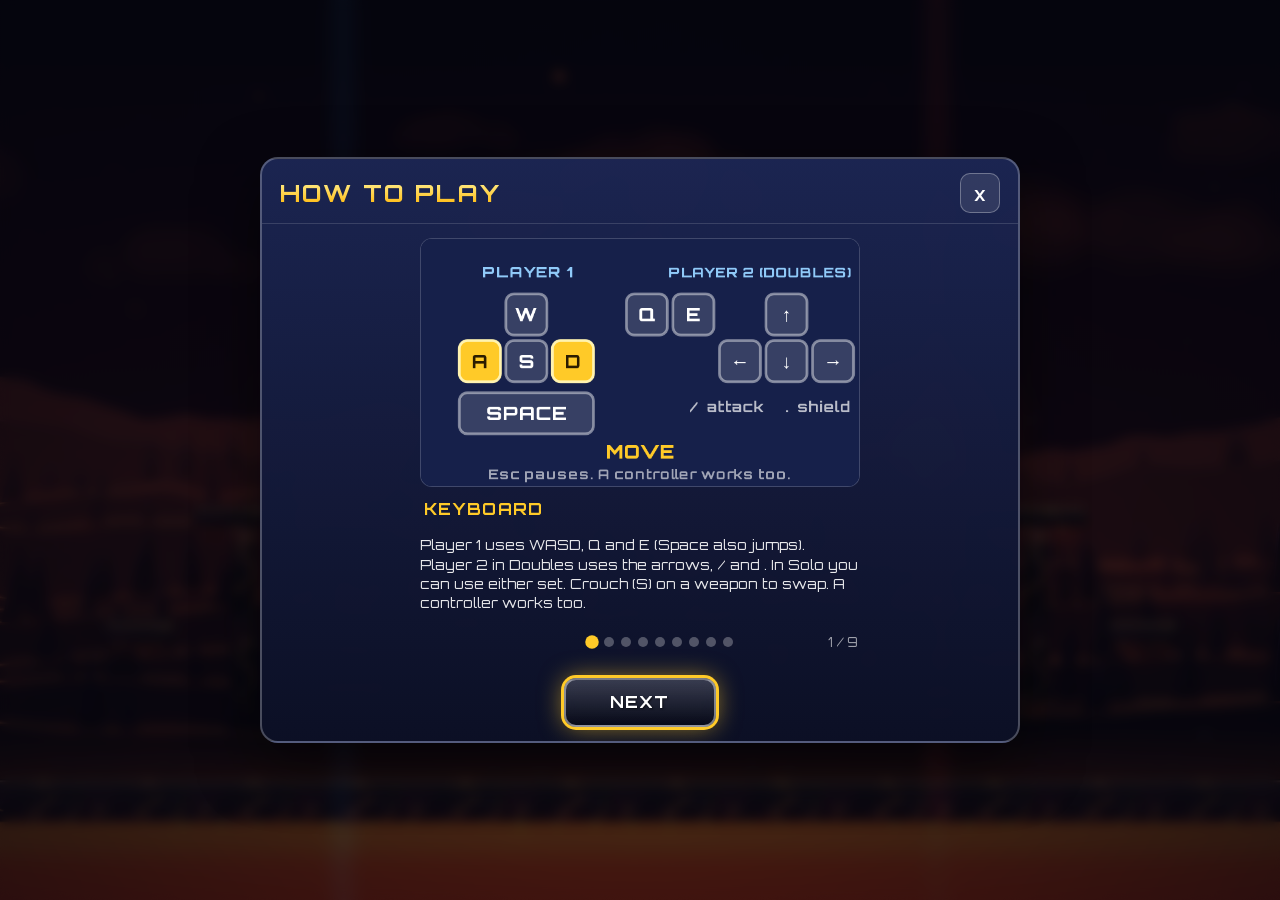
==== cover.html @ 0794aba8 "Sync index.html and add cover.html with the latest Stickman Arena build" ====
<!DOCTYPE html>
<html lang="en">
<head>
<!-- jqrg-tip-lines:inline -->
<script>window.__JqrgLoaderLines=["Cool fact: Tetris was invented in 1984 by Alexey Pajitnov.","Cool fact: The first computer mouse was carved out of a block of wood.","Cool fact: Mario was originally named Jumpman.","Cool fact: A real moth caused the first computer 'bug' back in 1947.","Cool fact: A Game Boy once survived a bombing and still booted up.","Cool fact: The very first website (info.cern.ch) is still online today.","Cool fact: Pac-Man's design was inspired by a pizza missing one slice.","Cool fact: The Konami Code is up, up, down, down, left, right, left, right, B, A.","Cool fact: A 'nibble' is half a byte. Yes, really.","Cool fact: 1024 bytes is technically a kibibyte.","Cool fact: HTTP 418 means 'I'm a teapot.' It's in the spec.","Cool fact: A jiffy is a real unit of time, about 1/100 of a second.","Cool fact: There's no place like 127.0.0.1.","Cool fact: The first Pong was a training exercise for an Atari new hire.","Cool fact: There are 10 kinds of people: those who read binary and those who don't.","Cool fact: Doom has been ported to a pregnancy test.","Cool fact: Minecraft's first version was hacked together in just six days.","Cool fact: The Sims series has sold over 200 million copies.","Cool fact: Wii Sports was once the best-selling video game on Earth.","Cool fact: PlayStation was almost just a Nintendo accessory.","Cool fact: A floppy disk holds about 1.4MB. A phone photo today is bigger.","Cool fact: ENIAC, an early computer, weighed about 27 tons.","Cool fact: Linux quietly runs most of the world's web servers.","Cool fact: The @ symbol predates email by hundreds of years.","Cool fact: The first emoji set was designed in Japan in 1999.","Cool fact: Hyperlinks were proposed all the way back in 1965.","Cool fact: Pixar started life as a hardware company.","Cool fact: The first banner ad ran in 1994 with a 44% click-through rate.","Cool fact: Wikipedia has more than 60 million articles across all languages.","Cool fact: The cursor blink rate is measured in 'Hz of patience.'","To understand recursion, you must first understand recursion.","There are two hard problems in CS: cache invalidation, naming, and off-by-one errors.","Have you tried turning it off and on again?","It works on my machine.","Coffee.exe has stopped working.","Real programmers count from 0.","Why do programmers prefer dark mode? Light attracts bugs.","!false — it's funny because it's true.","CSS: where !important is rarely important.","Tabs vs spaces: the eternal flame war.","There are 10 types of bugs: the ones you find and the ones you don't.","Programmers don't sleep, they recharge their RAM.","The best error message is the one that never shows up.","Reading other people's code is harder than writing your own.","The cloud is just someone else's computer.","60% of the game files were added using a chromebook.","Hang tight. The bytes are on their way.","Pixels are warming up.","Almost there. Almost.","Big adventures start with small loading bars.","The fun is just around the corner.","Buckle up. Here we go.","Bits are flying as fast as they can.","Caffeinating the servers.","Convincing the bytes to cooperate.","Dusting off the high score table.","Reticulating splines.","Polishing pixels.","Untangling cables.","Asking the cat to please move off the keyboard.","Negotiating with electrons.","Spinning up the fun-o-meter.","Convincing the loading bar to load faster.","Reminding the GPU it's loved.","Buffering... now with extra buffering.","The internet hamsters are stretching their legs.","Dispatching the loading goblins.","Baking fresh cookies.","Folding origami progress bars.","Asking the bytes to please hurry up.","Knitting a tiny sweater for the CPU.","Watering the server room plants.","Stretching the loading bar a little longer.","Playing rock paper scissors with the network.","Bribing the loading bar with snacks.","Sweet-talking the database.","Telling the modem some encouraging words.","The game is loading, but the fun has already started.","Don't blink. Or do — it's fine.","Welcome aboard. Snacks are at the back."];</script>
<!-- /jqrg-tip-lines:inline -->
<script src="/js/jqrg-loader.js?v=slope-20261101b"></script>


    <meta charset="UTF-8">
    <meta name="viewport" content="width=device-width, initial-scale=1.0, maximum-scale=1.0, user-scalable=no, viewport-fit=cover">
    <meta name="mobile-web-app-capable" content="yes">
    <meta name="apple-mobile-web-app-capable" content="yes">
    <meta name="theme-color" content="#0b1020">
    <title>Stickman Arena</title>
    <link rel="stylesheet" href="css/style.css">

<!-- JQRG_CLOUD_INJECT_BEGIN --><script src="/js/jqrg-cloud.js?v=75"></script><script src="/js/jqrg-auth-ui.js?v=80" defer></script><!-- JQRG_CLOUD_INJECT_END -->
<script src="/js/gg-detect.js"></script>
</head>
<body>
    <div id="game-container">
        <canvas id="gameCanvas"></canvas>
        
        <!-- UI Overlay -->
        <div id="ui-layer">
            <div id="main-menu">
                <h1 class="game-title">STICKMAN<br><span>ARENA</span></h1>
                <div class="menu-options">
                    <button id="btn-solo" class="menu-btn">PLAY SOLO<small>Free-for-all · 4 fighters</small></button>
                    <button id="btn-doubles" class="menu-btn">PLAY DOUBLES<small>Teams of two · 8 fighters</small></button>
                    <button id="btn-party" class="menu-btn">CONTROLLER PARTY<small>Keyboard or controllers · up to 10</small></button>
                    <button id="btn-howto" class="menu-btn menu-btn-alt">HOW TO PLAY<small>Rules, controls and tips</small></button>
                </div>
                <div class="settings">
                    <label>MATCH SKILL
                        <select id="bot-difficulty">
                            <option value="easy" selected>BEGINNING</option>
                            <option value="medium">INTERMEDIATE</option>
                            <option value="hard">ADVANCED</option>
                            <option value="nightmare">PROFESSIONAL</option>
                            <option value="hack">HACK</option>
                        </select>
                    </label>
                </div>
                <div class="credits">Tap anywhere to enable audio</div>
            </div>

            <div id="hud" style="display: none;">
                <div id="player-stats"></div>
                <div id="level-info" style="display: none;">Level: <span id="level-display">1</span></div>
                <div id="message-area"></div>
                <button id="btn-pause-mobile" style="display: none;">||</button>
            </div>

            <div id="pause-menu" style="display: none;">
                <h1 class="game-title">PAUSED</h1>
                <div class="menu-options">
                    <button id="btn-resume" class="menu-btn">CONTINUE</button>
                    <button id="btn-quit" class="menu-btn">LEAVE</button>
                </div>
            </div>

            <!-- How to play -->
            <div id="howto" style="display: none;" role="dialog" aria-modal="true" aria-labelledby="howto-title">
                <div class="howto-card">
                    <div class="howto-head">
                        <h2 id="howto-title">HOW TO PLAY</h2>
                        <button id="howto-close" class="howto-x" aria-label="Close">&times;</button>
                    </div>
                    <div class="howto-body" id="howto-body"></div>
                    <button id="howto-done" class="menu-btn howto-done">GOT IT</button>
                </div>
            </div>

            <!-- Shown on phones held upright while playing -->
            <div id="rotate-hint" style="display: none;"><div class="rotate-card"><div class="rotate-icon">&#x21BB;</div><b>Turn your phone sideways</b><span>The arena is wide. Tap to play anyway.</span></div></div>

            <!-- Touch buttons for the party lobby (no keyboard to join, add or leave with) -->
            <div id="lobby-touch" style="display: none;">
                <button id="lt-join" class="lt-btn">JOIN</button>
                <button id="lt-bot" class="lt-btn">+ FIGHTER</button>
                <button id="lt-start" class="lt-btn lt-go">START</button>
                <button id="lt-leave" class="lt-btn">LEAVE</button>
            </div>

            <!-- Mobile Controls -->
            <div id="mobile-controls" style="display: none;">
                <div id="touch-zone"></div>
                <div id="joystick-left" class="joystick-area">
                    <div class="joystick-knob"></div>
                </div>
                <div id="joystick-right" class="joystick-area">
                    <div class="joystick-knob"></div>
                </div>
                <div id="mobile-buttons">
                    <button id="btn-shield" class="action-btn">Shield</button>
                    <button id="btn-attack" class="action-btn">Attack</button>
                    <button id="btn-jump" class="action-btn">Jump</button>
                </div>
            </div>
        </div>
    </div>

    <script src="js/utils.js?v=63855544d60c"></script>
    <script src="js/graphics.js?v=5eba776dd627"></script>
    <script src="js/audio.js?v=008168f56405"></script>
    <script src="js/input.js?v=01a45fd5505a"></script>
    <script src="js/fx.js?v=4266b34224b2"></script>
    <script src="js/backdrop.js?v=aba56d2a84a5"></script>
    <script src="js/backdrop-scenery.js?v=f96faecfd3ad"></script>
    <script src="js/backdrop-variants.js?v=842cb85f3751"></script>
    <script src="js/backdrop-layers.js?v=6c940ccb04a6"></script>
    <script src="js/backdrop-themes.js?v=48b52eb5694b"></script>
    <script src="js/weapon-defs.js?v=93e9a4b02f5c"></script>
    <script src="js/weapon-defs-2.js?v=17de39fc6647"></script>
    <script src="js/weapon-art.js?v=69c8e1615abc"></script>
    <script src="js/projectile.js?v=44c7f075f482"></script>
    <script src="js/weapon.js?v=23fd9a23d6c4"></script>
    <script src="js/weapon-kit.js?v=38f22f33311d"></script>
    <script src="js/weapon-themes.js?v=1276feb56a71"></script>
    <script src="js/ragdoll.js?v=9042d76a85fc"></script>
    <script src="js/player.js?v=681d293ebbf1"></script>
    <script src="js/player-anim.js?v=dda65491d3c9"></script>
    <script src="js/player-draw.js?v=d92efc69eae7"></script>
    <script src="js/bot-sim.js?v=3b732dc20b53"></script>
    <script src="js/bot-nav.js?v=64eb6af59b51"></script>
    <script src="js/bot-mind.js?v=4d75a756ac85"></script>
    <script src="js/bot-reads.js?v=a1298afcb3e9"></script>
    <script src="js/bot-strategy.js?v=cee3a1904b7c"></script>
    <script src="js/bot-tactics.js?v=24857717bce1"></script>
    <script src="js/bot-plans.js?v=ecd72091c46b"></script>
    <script src="js/bot-motor.js?v=9df14529966e"></script>
    <script src="js/bot.js?v=5f755ad2c740"></script>
    <script src="js/level.js?v=7183fa2c93aa"></script>
    <script src="js/level-layouts.js?v=e40942b76ad7"></script>
    <script src="js/level-layouts-2.js?v=53603ec95563"></script>
    <script src="js/level-reach.js?v=dfc53d630a3b"></script>
    <script src="js/game.js?v=f2f1ae3a3003"></script>
    <script src="js/game-combat.js?v=9937260f9309"></script>
    <script src="js/death-fx.js?v=06e2dfa40ea1"></script>
    <script src="js/game-status.js?v=55b070aa5164"></script>
    <script src="js/level-materials.js?v=72dc278f0dc6"></script>
    <script src="js/death-anim.js?v=a7a6d1c01c43"></script>
    <script src="js/death-anim-2.js?v=0a795f9f5c93"></script>
    <script src="js/void.js?v=337d23f44564"></script>
    <script src="js/fighter-anim.js?v=7847b0e40268"></script>
    <script src="js/fighter-art.js?v=2d62614fa5c9"></script>
    <script src="js/angel-blast.js?v=c1938316500a"></script>
    <script src="js/game-render.js?v=5cfeb1cd52bf"></script>
    <script src="js/postfx.js?v=574a91d136ef"></script>
    <script src="js/ui-anim.js?v=a9b505506937"></script>
    <script src="js/howto-visual.js?v=ac399f341227"></script>
    <script src="js/mobile-ui.js?v=725aede89b0f"></script>
<script>
// Cover mode: two PROFESSIONAL bots fight, no menus, no health bars.
// Space pauses the frame (for screenshots); Space again resumes.
window.addEventListener('load', () => setTimeout(() => {
    const g = window.game;
    if (!g) return;
    ['main-menu', 'hud', 'pause-menu', 'mobile-controls', 'btn-pause-mobile'].forEach(id => {
        const el = document.getElementById(id); if (el) el.style.display = 'none';
    });
    document.querySelectorAll('.credits').forEach(el => el.style.display = 'none');
    // Health bars off: the overhead bar is the only per-fighter HUD drawn in the world
    Player.prototype.drawOverhead = function () {};
    AudioSys.muteSfx = true;
    g.demo = true;
    g.state = 'MENU';
    g.countdownEnd = 0;
    const red = new Bot(0, 100, 100, 'nightmare', 0), blue = new Bot(1, 300, 100, 'nightmare', 1);
    red.color = red.originalColor = '#e53935';    // one red
    blue.color = blue.originalColor = '#1e88e5';  // one blue
    g.players = [red, blue];
    g.kingId = null;
    g.levelNum = 1 + Math.floor(Math.random() * 4);
    g.startLevel();
    // Pause: the world stops advancing while the last frame stays on screen
    let paused = false;
    const tick = g.tick.bind(g);
    g.tick = (n) => { if (paused) { g.lastTick = performance.now(); return; } tick(n); };
    window.addEventListener('keydown', (e) => {
        if (e.code !== 'Space') return;
        e.preventDefault();
        if (!e.repeat) paused = !paused;
    });
}, 60));
</script>
</body>
</html>
---- css/style.css ----
@font-face { font-family: 'Orbitron'; font-style: normal; font-weight: 400 900; font-display: swap; src: url('fonts/orbitron.woff2') format('woff2'); }
* {
    margin: 0;
    padding: 0;
    box-sizing: border-box;
    user-select: none;
    -webkit-user-select: none;
    -webkit-tap-highlight-color: transparent;
}

body {
    overflow: hidden;
    background-color: #0b1020;
    font-family: 'Orbitron', sans-serif;
    color: white;
}

#game-container {
    position: relative;
    width: 100vw;
    height: 100vh;
    background: linear-gradient(to bottom, #203a43, #2c5364); /* Default bg */
}

canvas {
    display: block;
    width: 100%;
    height: 100%;
}

#ui-layer {
    position: absolute;
    top: 0;
    left: 0;
    width: 100%;
    height: 100%;
    pointer-events: none;
}

#ui-layer > * {
    pointer-events: auto;
}

/* ---------- Main menu ---------- */
#main-menu {
    position: absolute;
    top: 0;
    left: 0;
    width: 100%;
    height: 100%;
    /* Translucent so the live bot-vs-bot demo fight shows behind the menu */
    background:
        radial-gradient(circle at 30% 20%, rgba(255, 235, 59, 0.14), transparent 45%),
        radial-gradient(ellipse at center, rgba(6, 10, 30, 0.35) 0%, rgba(6, 10, 30, 0.72) 70%),
        linear-gradient(160deg, rgba(26, 35, 126, 0.55) 0%, rgba(21, 101, 192, 0.35) 70%, rgba(2, 119, 189, 0.45) 100%);
    background-size: 100% 100%, 100% 100%, 200% 200%;
    animation: menuSheen 14s ease-in-out infinite;
    display: flex;
    flex-direction: column;
    justify-content: center;
    align-items: center;
    gap: 2rem;
    z-index: 100;
}

@keyframes menuSheen {
    0%, 100% { background-position: 0 0, 0 0, 0% 50%; }
    50% { background-position: 0 0, 0 0, 100% 50%; }
}

.game-title {
    font-size: 5rem;
    line-height: 0.9;
    text-align: center;
    text-transform: uppercase;
    font-style: italic;
    transform: skew(-10deg);
    filter: drop-shadow(0 6px 0 rgba(0, 0, 0, 0.25)) drop-shadow(0 0 22px rgba(255, 235, 59, 0.25));
    background: linear-gradient(to bottom, #ffffff, #cfd8dc);
    -webkit-background-clip: text;
    background-clip: text;
    -webkit-text-fill-color: transparent;
    margin-bottom: 2rem;
    animation: pulse 2.4s ease-in-out infinite;
}

.game-title span {
    font-size: 7rem;
    background: linear-gradient(to bottom, #fff59d, #ffb300 60%, #ef6c00);
    -webkit-background-clip: text;
    background-clip: text;
    -webkit-text-fill-color: transparent;
}

@keyframes pulse {
    0% { transform: skew(-10deg) scale(1); }
    50% { transform: skew(-10deg) scale(1.04); }
    100% { transform: skew(-10deg) scale(1); }
}

.menu-options {
    display: flex;
    flex-direction: column;
    align-items: center;
    gap: 14px;
}

.menu-btn {
    width: 300px;
    padding: 18px 20px;
    font-size: 1.35rem;
    font-weight: 700;
    letter-spacing: 0.06em;
    background: linear-gradient(180deg, rgba(255, 255, 255, 0.18), rgba(0, 0, 0, 0.35));
    border: 2px solid rgba(255, 255, 255, 0.45);
    border-radius: 12px;
    backdrop-filter: blur(6px);
    color: #fff;
    text-shadow: 1px 1px 2px rgba(0, 0, 0, 0.6);
    box-shadow: 0 8px 22px rgba(0, 0, 0, 0.35), inset 0 1px 0 rgba(255, 255, 255, 0.25);
    cursor: pointer;
    transition: transform 0.2s ease, background 0.25s ease, color 0.25s ease, box-shadow 0.25s ease;
    position: relative;
    overflow: hidden;
}

/* Light sweep across the button on hover */
.menu-btn small {
    display: block;
    margin-top: 4px;
    font-size: 0.68rem;
    font-weight: 600;
    letter-spacing: 0.1em;
    text-transform: uppercase;
    opacity: 0.75;
}

/* Difficulty colours match the bots' body colours */
#bot-difficulty option[value="easy"] { color: #81c784; }
#bot-difficulty option[value="medium"] { color: #ffb74d; }
#bot-difficulty option[value="hard"] { color: #ef5350; }
#bot-difficulty option[value="nightmare"] { color: #ce93d8; }

.menu-btn::after {
    content: '';
    position: absolute;
    top: 0;
    left: -75%;
    width: 50%;
    height: 100%;
    background: linear-gradient(105deg, transparent, rgba(255, 255, 255, 0.45), transparent);
    transform: skewX(-20deg);
    pointer-events: none;
}

.menu-btn:hover {
    background: linear-gradient(180deg, #fff59d, #ffca28);
    color: #1a1a1a;
    text-shadow: none;
    transform: translateX(10px) scale(1.02);
    box-shadow: 0 12px 28px rgba(0, 0, 0, 0.35), 0 0 22px rgba(255, 235, 59, 0.55);
}

.menu-btn:hover::after {
    animation: btnSheen 0.9s ease forwards;
}

.menu-btn:active {
    transform: translateX(10px) scale(0.98);
}

@keyframes btnSheen {
    to { left: 130%; }
}

.settings {
    margin-top: 1rem;
    font-size: 1.1rem;
    background: rgba(0, 0, 0, 0.3);
    padding: 10px 20px;
    border-radius: 50px;
    border: 1px solid rgba(255, 255, 255, 0.15);
}

.credits {
    position: absolute;
    bottom: 20px;
    font-size: 0.85rem;
    letter-spacing: 0.04em;
    opacity: 0.7;
    animation: blink 2s infinite;
}

@keyframes blink {
    0%, 100% { opacity: 0.4; }
    50% { opacity: 1; }
}

select {
    padding: 5px 12px;
    border-radius: 8px;
    border: 1px solid rgba(255, 255, 255, 0.25);
    background: rgba(255, 255, 255, 0.15);
    color: #ffeb3b;
    font-family: inherit;
    font-weight: bold;
    font-size: 1.1rem;
    cursor: pointer;
    outline: none;
}

select option {
    background: #1a237e;
    color: #fff;
}

/* ---------- HUD ---------- */
#hud {
    position: absolute;
    top: 20px;
    left: 20px;
    right: 20px;
    display: flex;
    justify-content: space-between;
    align-items: flex-start;
    pointer-events: none;
    font-size: 1.2rem;
    font-weight: bold;
    text-shadow: 1px 1px 2px black;
}

#message-area {
    position: absolute;
    left: 50%;
    top: 122px;
    transform: translateX(-50%);
    white-space: nowrap;
    margin-top: 6px;
    padding: 8px 18px;
    border-radius: 999px;
    background: rgba(0, 0, 0, 0.45);
    border: 1px solid rgba(255, 255, 255, 0.12);
    transition: opacity 0.4s ease;
    font-size: 1.1rem;
    letter-spacing: 0.03em;
}

#btn-pause-mobile {
    pointer-events: auto;
    background: rgba(255, 255, 255, 0.2);
    border: 2px solid rgba(255, 255, 255, 0.8);
    color: white;
    width: 44px;
    height: 44px;
    border-radius: 12px;
    font-weight: bold;
    display: flex;
    align-items: center;
    justify-content: center;
    padding: 0;
    backdrop-filter: blur(4px);
}

/* ---------- Pause ---------- */
#pause-menu {
    position: absolute;
    top: 0;
    left: 0;
    width: 100%;
    height: 100%;
    background: radial-gradient(circle at center, rgba(32, 58, 67, 0.82), rgba(5, 8, 18, 0.92));
    backdrop-filter: blur(10px);
    display: flex;
    flex-direction: column;
    justify-content: center;
    align-items: center;
    gap: 2rem;
    z-index: 2000;
}

#pause-menu h1 {
    margin-bottom: 2rem;
}

/* ---------- Mobile controls ---------- */
#mobile-controls {
    position: absolute;
    bottom: 0;
    left: 0;
    width: 100%;
    height: 100%;
    pointer-events: none;
    display: none; /* Hidden by default */
}

.joystick-area {
    position: absolute;
    width: 130px;
    height: 130px;
    background: radial-gradient(circle, rgba(255, 255, 255, 0.14), rgba(255, 255, 255, 0.04));
    border: 2px solid rgba(255, 255, 255, 0.28);
    border-radius: 50%;
    box-shadow: inset 0 0 18px rgba(255, 255, 255, 0.08), 0 6px 18px rgba(0, 0, 0, 0.25);
    pointer-events: auto;
    touch-action: none;
    backdrop-filter: blur(2px);
}

#joystick-left {
    bottom: 40px;
    left: 40px;
}

#joystick-right {
    bottom: 40px;
    right: 40px;
    display: none; /* Hide right joystick for now if we use buttons for actions, or use it for aim */
}

.joystick-knob {
    position: absolute;
    top: 50%;
    left: 50%;
    width: 52px;
    height: 52px;
    background: radial-gradient(circle at 35% 30%, #ffffff, #cfd8dc 70%);
    border-radius: 50%;
    transform: translate(-50%, -50%);
    box-shadow: 0 3px 8px rgba(0, 0, 0, 0.35);
}

#mobile-buttons {
    position: absolute;
    bottom: 40px;
    right: 40px;
    display: grid;
    grid-template-columns: 1fr 1fr;
    gap: 15px;
    pointer-events: auto;
}

.action-btn {
    width: 74px;
    height: 74px;
    border-radius: 50%;
    font-size: 0.95rem;
    font-weight: bold;
    background: rgba(255, 255, 255, 0.2);
    border: 2px solid rgba(255, 255, 255, 0.45);
    backdrop-filter: blur(2px);
    color: white;
    display: flex;
    align-items: center;
    justify-content: center;
    box-shadow: 0 4px 12px rgba(0, 0, 0, 0.3), inset 0 1px 0 rgba(255, 255, 255, 0.3);
    transition: transform 0.12s ease, background 0.12s ease;
}

.action-btn:active {
    background: rgba(255, 255, 255, 0.4);
    transform: scale(0.95);
}

#btn-jump { grid-column: 1; grid-row: 2; background: rgba(76, 175, 80, 0.6); }
#btn-attack { grid-column: 2; grid-row: 1; background: rgba(244, 67, 54, 0.6); }
#btn-shield { grid-column: 1; grid-row: 1; background: rgba(33, 150, 243, 0.6); }

/* Small screens: keep menu and HUD readable */
@media (max-width: 600px) {
    .game-title { font-size: 3.2rem; }
    .game-title span { font-size: 4.4rem; }
    .menu-btn { width: 240px; font-size: 1.1rem; padding: 14px; }
    #hud { font-size: 1rem; }
}

/* ---------- Party lobby on touch screens ---------- */
#lobby-touch {
    position: absolute;
    left: 0; right: 0;
    bottom: max(8px, env(safe-area-inset-bottom));
    display: none;
    justify-content: center;
    gap: 10px;
    z-index: 30;
    pointer-events: none;
}
.lt-btn {
    pointer-events: auto;
    min-width: 88px;
    height: 44px;
    padding: 0 16px;
    font-size: 0.95rem;
    font-weight: 800;
    letter-spacing: 0.06em;
    color: #fff;
    background: rgba(255, 255, 255, 0.16);
    border: 2px solid rgba(255, 255, 255, 0.6);
    border-radius: 12px;
    backdrop-filter: blur(4px);
    touch-action: manipulation;
}
.lt-btn.lt-go { background: linear-gradient(180deg, #ffca28, #ff8f00); color: #1a1300; border-color: #ffe082; }
.lt-btn:active { transform: scale(0.94); }

/* ---------- UI animation pass ---------- */
/* Menu entrance: title drops in, buttons slide in one after another, settings fade up */
#main-menu .game-title { animation: titleDrop 0.9s cubic-bezier(.2,1.4,.4,1) both, pulse 2.4s ease-in-out 0.9s infinite; }
#main-menu .menu-btn { animation: btnIn 0.6s cubic-bezier(.2,1.2,.4,1) backwards, btnBreath 3.2s ease-in-out infinite; }
#main-menu .menu-btn:nth-child(1) { animation-delay: 0.25s, 1s; }
#main-menu .menu-btn:nth-child(2) { animation-delay: 0.35s, 1.4s; }
#main-menu .menu-btn:nth-child(3) { animation-delay: 0.45s, 1.8s; }
#main-menu .settings { animation: fadeUp 0.7s ease 0.6s backwards; }
#main-menu .credits { animation: fadeUp 0.7s ease 0.8s backwards, blinkSoft 2.8s ease-in-out 1.5s infinite; }
@keyframes titleDrop { from { opacity: 0; transform: skew(-10deg) translateY(-80px) scale(1.3); filter: blur(8px); } to { opacity: 1; transform: skew(-10deg) translateY(0) scale(1); } }
@keyframes btnIn { from { opacity: 0; transform: translateX(-60px) scale(0.9); } to { opacity: 1; transform: none; } }
@keyframes btnBreath { 0%, 100% { box-shadow: 0 8px 22px rgba(0,0,0,0.35), inset 0 1px 0 rgba(255,255,255,0.25), 0 0 0 rgba(255,235,59,0); } 50% { box-shadow: 0 8px 22px rgba(0,0,0,0.35), inset 0 1px 0 rgba(255,255,255,0.25), 0 0 16px rgba(255,235,59,0.22); } }
@keyframes fadeUp { from { opacity: 0; transform: translateY(18px); } to { opacity: 1; transform: none; } }
@keyframes blinkSoft { 0%, 100% { opacity: 0.55; } 50% { opacity: 1; } }
/* the big word shimmers: a highlight runs through the gradient */
.game-title span { background-size: 100% 220%; animation: titleShimmer 3.6s ease-in-out infinite; }
@keyframes titleShimmer { 0%, 100% { background-position: 0 0; } 50% { background-position: 0 100%; } }
/* drifting embers of light behind the menu */
#main-menu::before, #main-menu::after { content: ''; position: absolute; inset: 0; pointer-events: none; z-index: -1;
    background-image: radial-gradient(2px 2px at 10% 80%, rgba(255,235,150,0.9), transparent), radial-gradient(1.5px 1.5px at 30% 90%, rgba(255,255,255,0.8), transparent), radial-gradient(2px 2px at 55% 85%, rgba(255,200,120,0.8), transparent), radial-gradient(1.5px 1.5px at 75% 95%, rgba(255,255,255,0.7), transparent), radial-gradient(2.5px 2.5px at 90% 82%, rgba(255,235,150,0.8), transparent);
    animation: emberRise 9s linear infinite; }
#main-menu::after { animation-duration: 13s; animation-delay: -6s; transform: scaleX(-1); }
@keyframes emberRise { from { transform: translateY(0); opacity: 0; } 10% { opacity: 1; } to { transform: translateY(-90vh); opacity: 0; } }
/* buttons: focus ring and a ripple-like press */
.menu-btn:focus-visible { outline: none; box-shadow: 0 0 0 3px #ffca28, 0 0 24px rgba(255,202,40,0.6); }
.menu-btn:active::before { content: ''; position: absolute; left: 50%; top: 50%; width: 10px; height: 10px; border-radius: 50%; background: rgba(255,255,255,0.6); transform: translate(-50%,-50%); animation: ripple 0.5s ease-out forwards; pointer-events: none; }
@keyframes ripple { to { width: 420px; height: 420px; opacity: 0; } }
select:focus { box-shadow: 0 0 0 2px #ffca28, 0 0 18px rgba(255,202,40,0.45); transition: box-shadow 0.2s; }
/* pause: zoom and fade in, buttons pop in */
#pause-menu { animation: pauseIn 0.28s ease-out both; }
#pause-menu .menu-btn { animation: btnIn 0.45s cubic-bezier(.2,1.2,.4,1) backwards; }
#pause-menu .menu-btn:nth-child(2) { animation-delay: 0.08s; }
@keyframes pauseIn { from { opacity: 0; backdrop-filter: blur(0); transform: scale(1.06); } to { opacity: 1; transform: none; } }
/* in-game messages pop */
#message-area { transition: opacity 0.3s ease, transform 0.3s cubic-bezier(.2,1.6,.4,1); }
#btn-pause-mobile { transition: transform 0.2s ease; }
#btn-pause-mobile:active { transform: scale(0.88) rotate(-8deg); }
.action-btn { transition: transform 0.12s ease, box-shadow 0.2s ease; }
.action-btn:active { box-shadow: 0 0 0 6px rgba(255,255,255,0.25), 0 0 24px rgba(255,255,255,0.4); }
.lt-btn { transition: transform 0.15s ease, box-shadow 0.2s ease; }
.lt-btn:hover { transform: translateY(-3px); box-shadow: 0 8px 18px rgba(0,0,0,0.4); }
#lobby-touch .lt-btn { animation: fadeUp 0.5s ease backwards; }
@media (prefers-reduced-motion: reduce) { #main-menu *, #main-menu::before, #main-menu::after, #pause-menu, #pause-menu * { animation: none !important; } }

/* ================= Mobile and responsive pass ================= */
:root { --vh: 1vh; --safe-t: env(safe-area-inset-top, 0px); --safe-b: env(safe-area-inset-bottom, 0px); --safe-l: env(safe-area-inset-left, 0px); --safe-r: env(safe-area-inset-right, 0px); }
html, body { height: 100%; overscroll-behavior: none; touch-action: none; }
#game-container { height: calc(var(--vh) * 100); }
@supports (height: 100dvh) { #game-container { height: 100dvh; } }
.menu-btn-alt { background: linear-gradient(180deg, rgba(255,255,255,0.1), rgba(0,0,0,0.3)); border-color: rgba(255,255,255,0.3); }

/* ---- main menu: scrolls and compacts instead of overflowing ---- */
#main-menu { overflow-y: auto; justify-content: safe center; padding: calc(var(--safe-t) + 12px) calc(var(--safe-r) + 12px) calc(var(--safe-b) + 12px) calc(var(--safe-l) + 12px); }
.menu-btn { max-width: 86vw; touch-action: manipulation; }
@media (max-height: 760px) { #main-menu { gap: 1rem; } .game-title { font-size: 3.6rem; margin-bottom: 0.6rem; } .game-title span { font-size: 5rem; } .menu-options { gap: 10px; } .menu-btn { padding: 13px 18px; } .settings { margin-top: 0.4rem; } }
@media (max-height: 560px) {
    #main-menu { gap: 0.4rem; }
    .game-title { font-size: 2.2rem; margin-bottom: 0.1rem; } .game-title span { font-size: 3rem; }
    .menu-options { display: grid; grid-template-columns: 1fr 1fr; gap: 8px; }
    .menu-btn { width: min(260px, 40vw); padding: 9px 12px; font-size: 1rem; } .menu-btn small { font-size: 0.58rem; margin-top: 2px; }
    .settings { padding: 5px 14px; font-size: 0.9rem; margin-top: 0.2rem; } select { font-size: 0.95rem; padding: 3px 8px; }
    .credits { display: none; }
}
@media (max-width: 420px) { .game-title { font-size: 2.8rem; } .game-title span { font-size: 4rem; } .menu-btn { width: 78vw; } }

/* ---- touch devices: bigger targets, no hover motion ---- */
.is-touch .menu-btn { min-height: 52px; }
.is-touch .menu-btn:hover { transform: none; }
.is-touch select { min-height: 40px; font-size: 1.05rem; }
.is-desktop #mobile-controls, .is-desktop #lobby-touch, .is-desktop #btn-pause-mobile { display: none !important; }

/* ---- on-screen controls: floating stick + three round buttons, sized from the screen ---- */
#mobile-controls { --u: clamp(54px, min(15vmin, 96px), 96px); height: calc(var(--vh) * 100); bottom: 0; touch-action: none; }
@supports (height: 100dvh) { #mobile-controls { height: 100dvh; } }
#touch-zone { position: absolute; left: 0; top: 0; width: 52%; height: 100%; pointer-events: auto; touch-action: none; }
.joystick-area { width: calc(var(--u) * 1.7); height: calc(var(--u) * 1.7); pointer-events: none; transition: opacity 0.2s ease, transform 0.15s ease; opacity: 0.55; }
.joystick-area.held { opacity: 1; transition: none; }
#joystick-left { left: calc(var(--safe-l) + 28px); bottom: calc(var(--safe-b) + 28px); }
.joystick-knob { width: calc(var(--u) * 0.7); height: calc(var(--u) * 0.7); }
#mobile-buttons { right: calc(var(--safe-r) + 24px); bottom: calc(var(--safe-b) + 24px); display: grid; grid-template-columns: repeat(2, var(--u)); grid-template-rows: repeat(2, var(--u)); gap: calc(var(--u) * 0.16); touch-action: none; }
.action-btn { width: var(--u); height: var(--u); font-size: clamp(0.7rem, calc(var(--u) * 0.2), 1rem); touch-action: none; padding: 0; opacity: 0.85; }
#btn-jump { grid-column: 1 / span 2; grid-row: 2; width: 100%; border-radius: 999px; background: rgba(76, 175, 80, 0.6); }
#btn-attack { grid-column: 2; grid-row: 1; background: rgba(244, 67, 54, 0.62); }
#btn-shield { grid-column: 1; grid-row: 1; background: rgba(33, 150, 243, 0.62); }
#btn-pause-mobile { width: 46px; height: 46px; margin-top: var(--safe-t); margin-right: var(--safe-r); }
#hud { top: calc(var(--safe-t) + 10px); left: calc(var(--safe-l) + 12px); right: calc(var(--safe-r) + 12px); }
@media (max-height: 480px) { #mobile-controls { --u: clamp(48px, 17vmin, 78px); } #joystick-left { bottom: calc(var(--safe-b) + 12px); left: calc(var(--safe-l) + 16px); } #mobile-buttons { bottom: calc(var(--safe-b) + 12px); right: calc(var(--safe-r) + 14px); } }
#lobby-touch { bottom: max(10px, var(--safe-b)); flex-wrap: wrap; padding: 0 8px; }
.lt-btn { min-height: 48px; }

/* ---- pause menu fits short screens ---- */
#pause-menu { overflow-y: auto; padding: calc(var(--safe-t) + 10px) 10px calc(var(--safe-b) + 10px); }
@media (max-height: 520px) { #pause-menu { gap: 0.6rem; } #pause-menu h1 { margin-bottom: 0.2rem; font-size: 2.6rem; } }

/* ---- rotate hint ---- */
#rotate-hint { position: absolute; inset: 0; align-items: center; justify-content: center; background: rgba(5, 8, 18, 0.72); backdrop-filter: blur(4px); z-index: 3000; }
.rotate-card { display: flex; flex-direction: column; align-items: center; gap: 8px; text-align: center; padding: 26px 30px; border-radius: 18px; background: rgba(20, 28, 60, 0.92); border: 2px solid rgba(255, 255, 255, 0.35); max-width: 80vw; }
.rotate-card b { font-size: 1.25rem; } .rotate-card span { font-size: 0.9rem; opacity: 0.75; }
.rotate-icon { font-size: 3rem; line-height: 1; animation: rotateTilt 1.8s ease-in-out infinite; }
@keyframes rotateTilt { 0%, 100% { transform: rotate(0); } 50% { transform: rotate(90deg); } }

/* ---- how to play ---- */
#howto { position: absolute; inset: 0; align-items: center; justify-content: center; padding: calc(var(--safe-t) + 12px) calc(var(--safe-r) + 12px) calc(var(--safe-b) + 12px) calc(var(--safe-l) + 12px); background: rgba(4, 6, 16, 0.72); backdrop-filter: blur(6px); z-index: 2500; }
#howto.opening { animation: pauseIn 0.22s ease-out both; }
#howto.closing { animation: howtoOut 0.18s ease-in both; }
@keyframes howtoOut { to { opacity: 0; transform: scale(0.97); } }
.howto-card { width: min(760px, 100%); max-height: 100%; display: flex; flex-direction: column; border-radius: 18px; background: linear-gradient(180deg, rgba(28, 38, 84, 0.96), rgba(12, 16, 38, 0.97)); border: 2px solid rgba(255, 255, 255, 0.25); box-shadow: 0 20px 60px rgba(0, 0, 0, 0.55); overflow: hidden; }
.howto-head { display: flex; align-items: center; justify-content: space-between; padding: 14px 18px 10px; border-bottom: 1px solid rgba(255, 255, 255, 0.14); }
.howto-head h2 { font-size: 1.5rem; letter-spacing: 0.1em; background: linear-gradient(#fff59d, #ffb300); -webkit-background-clip: text; background-clip: text; -webkit-text-fill-color: transparent; }
.howto-x { width: 40px; height: 40px; border-radius: 10px; border: 1px solid rgba(255, 255, 255, 0.3); background: rgba(255, 255, 255, 0.1); color: #fff; font-size: 1.6rem; line-height: 1; cursor: pointer; touch-action: manipulation; }
.howto-body { flex: 1 1 auto; min-height: 0; overflow-y: auto; overscroll-behavior: contain; touch-action: pan-y; -webkit-overflow-scrolling: touch; padding: 6px 20px 8px; font-size: 0.98rem; line-height: 1.5; user-select: text; -webkit-user-select: text; }
.howto-body section { margin: 14px 0; }
.howto-body h3 { font-size: 1.02rem; letter-spacing: 0.08em; text-transform: uppercase; color: #ffca28; margin-bottom: 4px; }
.howto-body h4 { font-size: 0.9rem; color: #90caf9; margin-bottom: 4px; }
.howto-body p { margin: 4px 0; color: rgba(255, 255, 255, 0.9); }
.howto-body ul { padding-left: 1.2rem; } .howto-body li { margin: 4px 0; color: rgba(255, 255, 255, 0.9); }
.howto-body b { color: #fff; }
.howto-body kbd { display: inline-block; min-width: 1.7em; padding: 1px 7px; margin: 0 1px; border-radius: 6px; border: 1px solid rgba(255, 255, 255, 0.45); border-bottom-width: 3px; background: rgba(255, 255, 255, 0.12); font: 700 0.85em 'Orbitron', sans-serif; text-align: center; }
.howto-body .keys { display: grid; grid-template-columns: 1fr 1fr; gap: 14px; }
.howto-done { flex: 0 0 auto; width: auto; min-height: 46px; margin: 10px 18px 14px; align-self: center; padding: 12px 44px; font-size: 1.05rem; line-height: 1.2; display: flex; align-items: center; justify-content: center; }
@media (max-width: 560px) { .howto-body .keys { grid-template-columns: 1fr; } .howto-body { font-size: 0.92rem; padding: 4px 14px; } .howto-head h2 { font-size: 1.2rem; } }
@media (max-height: 480px) { .howto-head { padding: 8px 14px 6px; } .howto-done { margin: 6px 14px 8px; padding: 8px 30px; min-height: 38px; } }

/* How to Play: live illustrated cards */
.ht-grid { display: grid; grid-template-columns: repeat(2, 1fr); gap: 14px; margin: 12px 0 6px; }
.ht-card { border-radius: 14px; overflow: hidden; background: rgba(255, 255, 255, 0.06); border: 1px solid rgba(255, 255, 255, 0.16); display: flex; flex-direction: column; animation: htIn 0.4s ease-out both; }
.ht-card:nth-child(2n) { animation-delay: 0.05s; } .ht-card:nth-child(3n) { animation-delay: 0.1s; }
@keyframes htIn { from { opacity: 0; transform: translateY(8px); } }
.ht-cv { display: block; width: 100%; aspect-ratio: 16 / 9; background: #16204a; }
.ht-card h3 { margin: 8px 12px 0; font-size: 0.95rem; letter-spacing: 0.08em; text-transform: uppercase; color: #ffca28; }
.ht-card p { margin: 3px 12px 12px; font-size: 0.86rem; line-height: 1.4; color: rgba(255, 255, 255, 0.85); }
.ht-extra { display: grid; grid-template-columns: repeat(2, 1fr); gap: 14px; margin: 8px 0 10px; }
.ht-extra div { padding: 10px 12px; border-radius: 12px; background: rgba(255, 255, 255, 0.05); border: 1px solid rgba(255, 255, 255, 0.12); font-size: 0.85rem; line-height: 1.4; }
.ht-extra b { display: block; color: #90caf9; letter-spacing: 0.06em; text-transform: uppercase; font-size: 0.8rem; margin-bottom: 2px; }
.ht-extra span { color: rgba(255, 255, 255, 0.85); }
@media (max-width: 640px) { .ht-grid, .ht-extra { grid-template-columns: 1fr; } }
@media (max-height: 480px) and (min-width: 560px) { .ht-grid { grid-template-columns: repeat(3, 1fr); gap: 10px; } .ht-card p { font-size: 0.78rem; } }
@media (prefers-reduced-motion: reduce) { .ht-card { animation: none; } }

/* How to Play pager: one concept per page */
.ht-pager { display: flex; flex-direction: column; gap: 6px; padding: 8px 0 2px; width: min(100%, 440px); margin: 0 auto; }
.ht-stage { border-radius: 12px; overflow: hidden; border: 1px solid rgba(255, 255, 255, 0.18); background: #16204a; width: min(100%, max(220px, calc((100vh - 360px) * 1.7778))); margin: 0 auto; }
.ht-stage.ht-flip { animation: htPage 0.32s cubic-bezier(.2,.9,.3,1) both; }
@keyframes htPage { from { opacity: 0; transform: translateX(18px) scale(0.98); } }
.ht-stage .ht-cv { display: block; width: 100%; aspect-ratio: 16 / 9; }
.ht-title { margin: 4px 4px 0; font-size: 1rem; letter-spacing: 0.08em; text-transform: uppercase; color: #ffca28; }
.ht-text { margin: 0 4px; font-size: 0.86rem; line-height: 1.4; color: rgba(255, 255, 255, 0.88); min-height: 4.2em; }
.ht-nav { display: flex; align-items: center; justify-content: space-between; gap: 10px; margin: 4px 2px 0; }
.ht-back { padding: 7px 14px; border-radius: 10px; border: 1px solid rgba(255, 255, 255, 0.3); background: rgba(255, 255, 255, 0.08); color: #fff; font-weight: 700; cursor: pointer; touch-action: manipulation; }
.ht-dots { display: flex; gap: 7px; align-items: center; }
.ht-dot { width: 10px; height: 10px; padding: 0; border-radius: 50%; border: 0; background: rgba(255, 255, 255, 0.28); cursor: pointer; transition: transform 0.2s, background 0.2s; }
.ht-dot.on { background: #ffca28; transform: scale(1.35); }
.ht-count { font-size: 0.8rem; color: rgba(255, 255, 255, 0.6); min-width: 3em; text-align: right; }
.ht-stage .ht-extra { grid-template-columns: 1fr; margin: 0; padding: 12px; gap: 10px; }
@media (max-height: 480px) { .ht-pager { width: 100%; flex-direction: row; flex-wrap: wrap; align-items: flex-start; } .ht-stage { flex: 0 0 46%; width: auto; margin: 0; } .ht-title, .ht-text { flex: 1 1 40%; } .ht-nav { flex: 1 1 100%; } .ht-text { min-height: 0; font-size: 0.85rem; } }

/* Orbitron everywhere, including form controls */
button, input, select, textarea, kbd { font-family: 'Orbitron', sans-serif; }

.game-title, .game-title span { padding-right: 0.14em; }
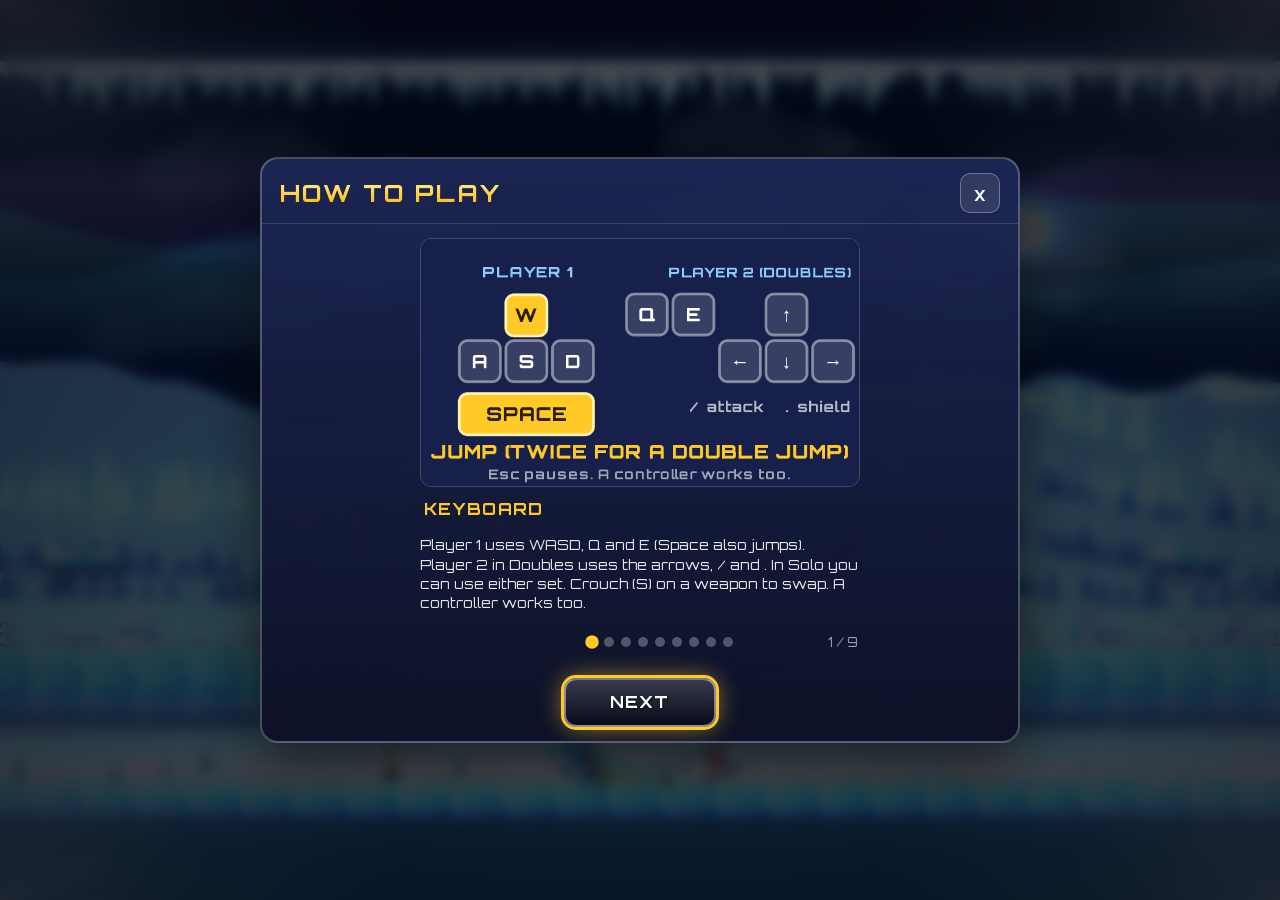
==== commit ad1131ed: "Load the new scripts from index.html and cover.html" ====
--- a/cover.html
+++ b/cover.html
@@ -118,7 +118,7 @@
     <script src="js/projectile.js?v=44c7f075f482"></script>
     <script src="js/weapon.js?v=23fd9a23d6c4"></script>
     <script src="js/weapon-kit.js?v=38f22f33311d"></script>
-    <script src="js/weapon-themes.js?v=1276feb56a71"></script>
+    <script src="js/weapon-themes.js?v=0b552300bacf"></script>
     <script src="js/ragdoll.js?v=9042d76a85fc"></script>
     <script src="js/player.js?v=681d293ebbf1"></script>
     <script src="js/player-anim.js?v=dda65491d3c9"></script>
@@ -132,11 +132,11 @@
     <script src="js/bot-plans.js?v=ecd72091c46b"></script>
     <script src="js/bot-motor.js?v=9df14529966e"></script>
     <script src="js/bot.js?v=5f755ad2c740"></script>
-    <script src="js/level.js?v=7183fa2c93aa"></script>
+    <script src="js/level.js?v=01a1d355a29a"></script>
     <script src="js/level-layouts.js?v=e40942b76ad7"></script>
     <script src="js/level-layouts-2.js?v=53603ec95563"></script>
     <script src="js/level-reach.js?v=dfc53d630a3b"></script>
-    <script src="js/game.js?v=f2f1ae3a3003"></script>
+    <script src="js/game.js?v=92b3853b43a0"></script>
     <script src="js/game-combat.js?v=9937260f9309"></script>
     <script src="js/death-fx.js?v=06e2dfa40ea1"></script>
     <script src="js/game-status.js?v=55b070aa5164"></script>
@@ -149,8 +149,13 @@
     <script src="js/angel-blast.js?v=c1938316500a"></script>
     <script src="js/game-render.js?v=5cfeb1cd52bf"></script>
     <script src="js/postfx.js?v=574a91d136ef"></script>
-    <script src="js/ui-anim.js?v=a9b505506937"></script>
-    <script src="js/howto-visual.js?v=ac399f341227"></script>
+    <script src="js/theme-xmas.js?v=8189ea06c11b"></script>
+    <script src="js/seasons.js?v=f35992f25dd7"></script>
+    <script src="js/backdrop-life.js?v=7a174c7f3eb6"></script>
+    <script src="js/hazards.js?v=544c5017f7be"></script>
+    <script src="js/weapon-mech.js?v=8950f5734a74"></script>
+    <script src="js/ui-anim.js?v=90767258d7d9"></script>
+    <script src="js/howto-visual.js?v=d94f44c21316"></script>
     <script src="js/mobile-ui.js?v=725aede89b0f"></script>
 <script>
 // Cover mode: two PROFESSIONAL bots fight, no menus, no health bars.
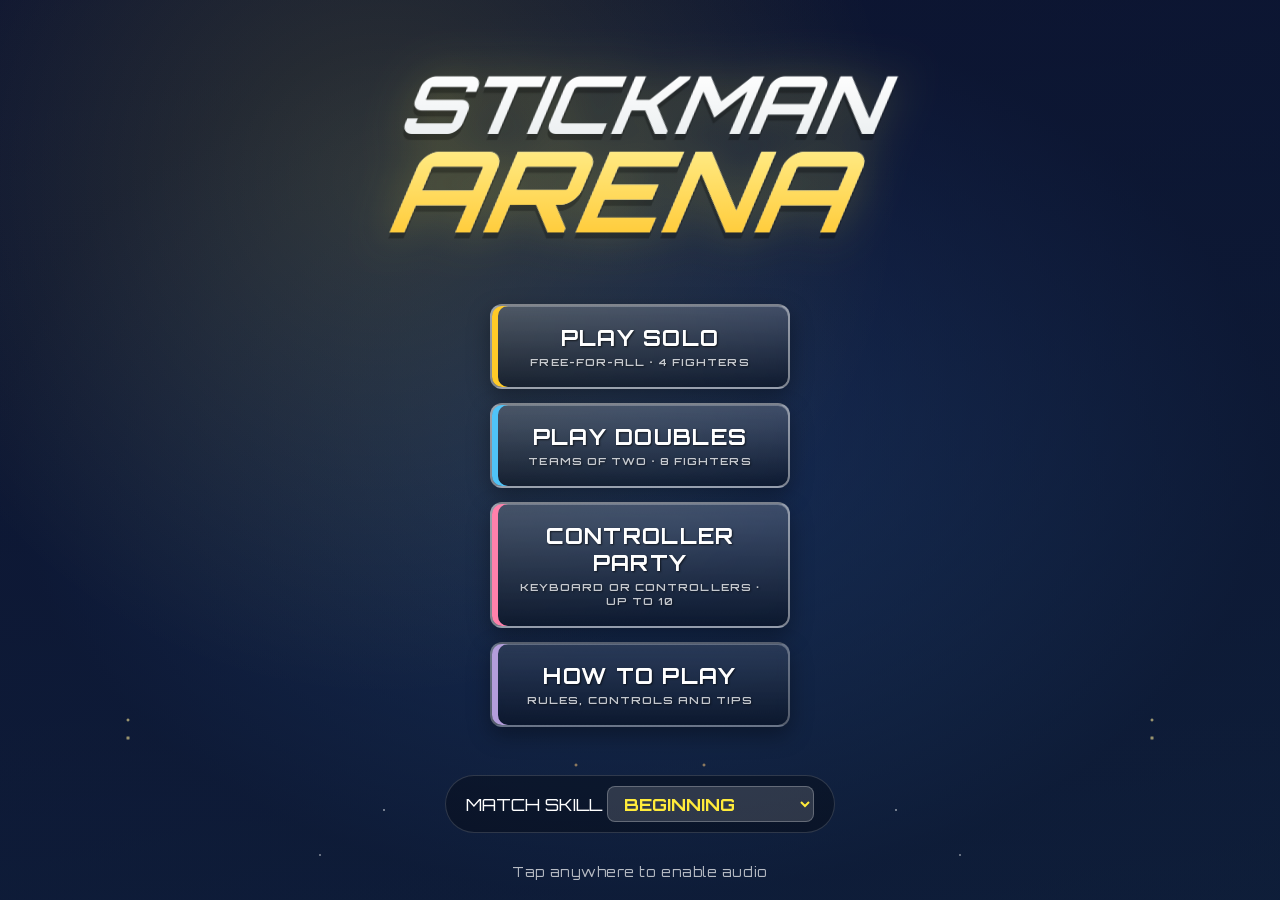
==== commit b7bef018: "Stickman Arena: round events, touch flight and snapped joystick, lava damage x2, circle-free trees, " ====
--- a/cover.html
+++ b/cover.html
@@ -13,8 +13,18 @@
     <meta name="apple-mobile-web-app-capable" content="yes">
     <meta name="theme-color" content="#0b1020">
     <title>Stickman Arena</title>
-    <link rel="stylesheet" href="css/style.css">
-
+    <link rel="stylesheet" href="css/style.css?v=d1b656016053">
+
+<script>
+  // Standalone localhost game checks should not bounce through the main-site
+  // sign-in flow, whose return-URL allowlist only accepts the production site.
+  (function () {
+    var host = String(location.hostname || '').toLowerCase().replace(/^\[|\]$/g, '');
+    if (host === 'localhost' || host === '127.0.0.1' || host === '::1') {
+      window.__JqrgAuthGateDisabled = true;
+    }
+  })();
+</script>
 <!-- JQRG_CLOUD_INJECT_BEGIN --><script src="/js/jqrg-cloud.js?v=75"></script><script src="/js/jqrg-auth-ui.js?v=80" defer></script><!-- JQRG_CLOUD_INJECT_END -->
 <script src="/js/gg-detect.js"></script>
 </head>
@@ -50,7 +60,7 @@
                 <div id="player-stats"></div>
                 <div id="level-info" style="display: none;">Level: <span id="level-display">1</span></div>
                 <div id="message-area"></div>
-                <button id="btn-pause-mobile" style="display: none;">||</button>
+                <button id="btn-pause-mobile" style="display: none;" aria-label="Pause game" title="Pause game"><svg viewBox="0 0 24 24" aria-hidden="true" focusable="false"><path d="M8 5v14M16 5v14"/></svg></button>
             </div>
 
             <div id="pause-menu" style="display: none;">
@@ -66,7 +76,7 @@
                 <div class="howto-card">
                     <div class="howto-head">
                         <h2 id="howto-title">HOW TO PLAY</h2>
-                        <button id="howto-close" class="howto-x" aria-label="Close">&times;</button>
+                        <button id="howto-close" class="howto-x" aria-label="Close"><svg viewBox="0 0 24 24" aria-hidden="true" focusable="false"><path d="M6 6l12 12M18 6 6 18"/></svg></button>
                     </div>
                     <div class="howto-body" id="howto-body"></div>
                     <button id="howto-done" class="menu-btn howto-done">GOT IT</button>
@@ -94,9 +104,10 @@
                     <div class="joystick-knob"></div>
                 </div>
                 <div id="mobile-buttons">
-                    <button id="btn-shield" class="action-btn">Shield</button>
-                    <button id="btn-attack" class="action-btn">Attack</button>
-                    <button id="btn-jump" class="action-btn">Jump</button>
+                    <button id="btn-shield" class="action-btn" aria-label="Shield" title="Shield"><svg viewBox="0 0 24 24" aria-hidden="true" focusable="false"><path d="M12 2.8 19 5.7v5.1c0 4.8-2.8 8.2-7 10.4-4.2-2.2-7-5.6-7-10.4V5.7l7-2.9Z"/><path d="M12 6v11"/></svg><span>SHIELD</span></button>
+                    <button id="btn-attack" class="action-btn" aria-label="Attack" title="Attack"><svg viewBox="0 0 24 24" aria-hidden="true" focusable="false"><path d="m4 20 2.4-5.8L16.8 3.8a2.2 2.2 0 0 1 3.1 3.1L9.5 17.3 4 20Z"/><path d="m13.8 6.8 3.4 3.4M4 20l5.5-2.7"/><path d="m4.5 5 1.1 2.4L8 8.5 5.6 9.6 4.5 12 3.4 9.6 1 8.5l2.4-1.1L4.5 5Z"/></svg><span>ATTACK</span></button>
+                    <button id="btn-crouch" class="action-btn action-wide" aria-label="Lie down; hold over a weapon to swap" title="Lie down · hold over a weapon to swap"><svg viewBox="0 0 24 24" aria-hidden="true" focusable="false"><circle cx="7" cy="8" r="2.2"/><path d="m9 10 4 1.4 3.1 3.1M11 11.2 8.5 15H4m8-3.2-2 4.2 4 2M2.5 19h19"/></svg><span>LIE DOWN <small>Hold to swap</small></span></button>
+                    <button id="btn-jump" class="action-btn action-wide action-jump" aria-label="Jump" title="Jump"><svg viewBox="0 0 24 24" aria-hidden="true" focusable="false"><circle cx="13.5" cy="5" r="2"/><path d="m12 8-3 4 3.2 2 2.4-3 2.4 2.2M12.2 14 10 19m2.1-5 4.6 4M7 3 4 6m3-3-3-1M6 5l-2-3"/></svg><span>JUMP</span></button>
                 </div>
             </div>
         </div>
@@ -105,39 +116,39 @@
     <script src="js/utils.js?v=63855544d60c"></script>
     <script src="js/graphics.js?v=5eba776dd627"></script>
     <script src="js/audio.js?v=008168f56405"></script>
-    <script src="js/input.js?v=01a45fd5505a"></script>
-    <script src="js/fx.js?v=4266b34224b2"></script>
+    <script src="js/input.js?v=25d6360724d3"></script>
+    <script src="js/fx.js?v=5b36a34b9f4a"></script>
     <script src="js/backdrop.js?v=aba56d2a84a5"></script>
     <script src="js/backdrop-scenery.js?v=f96faecfd3ad"></script>
     <script src="js/backdrop-variants.js?v=842cb85f3751"></script>
     <script src="js/backdrop-layers.js?v=6c940ccb04a6"></script>
-    <script src="js/backdrop-themes.js?v=48b52eb5694b"></script>
+    <script src="js/backdrop-themes.js?v=aa9f0a86ae2b"></script>
     <script src="js/weapon-defs.js?v=93e9a4b02f5c"></script>
-    <script src="js/weapon-defs-2.js?v=17de39fc6647"></script>
+    <script src="js/weapon-defs-2.js?v=035d6e5a676a"></script>
     <script src="js/weapon-art.js?v=69c8e1615abc"></script>
-    <script src="js/projectile.js?v=44c7f075f482"></script>
-    <script src="js/weapon.js?v=23fd9a23d6c4"></script>
+    <script src="js/projectile.js?v=34de38927238"></script>
+    <script src="js/weapon.js?v=3ce6bfe5ba72"></script>
     <script src="js/weapon-kit.js?v=38f22f33311d"></script>
-    <script src="js/weapon-themes.js?v=0b552300bacf"></script>
+    <script src="js/weapon-themes.js?v=1c227fe95a6a"></script>
     <script src="js/ragdoll.js?v=9042d76a85fc"></script>
-    <script src="js/player.js?v=681d293ebbf1"></script>
-    <script src="js/player-anim.js?v=dda65491d3c9"></script>
+    <script src="js/player.js?v=9149849fcd65"></script>
+    <script src="js/player-anim.js?v=fbde46cb0167"></script>
     <script src="js/player-draw.js?v=d92efc69eae7"></script>
-    <script src="js/bot-sim.js?v=3b732dc20b53"></script>
-    <script src="js/bot-nav.js?v=64eb6af59b51"></script>
-    <script src="js/bot-mind.js?v=4d75a756ac85"></script>
-    <script src="js/bot-reads.js?v=a1298afcb3e9"></script>
+    <script src="js/bot-sim.js?v=ec00560c1f38"></script>
+    <script src="js/bot-nav.js?v=3471ad8ef1b1"></script>
+    <script src="js/bot-mind.js?v=4ab92ee2b7d3"></script>
+    <script src="js/bot-reads.js?v=9c4c94c7fd3d"></script>
     <script src="js/bot-strategy.js?v=cee3a1904b7c"></script>
-    <script src="js/bot-tactics.js?v=24857717bce1"></script>
+    <script src="js/bot-tactics.js?v=966db064a2bb"></script>
     <script src="js/bot-plans.js?v=ecd72091c46b"></script>
     <script src="js/bot-motor.js?v=9df14529966e"></script>
     <script src="js/bot.js?v=5f755ad2c740"></script>
-    <script src="js/level.js?v=01a1d355a29a"></script>
+    <script src="js/level.js?v=cc9c2d978546"></script>
     <script src="js/level-layouts.js?v=e40942b76ad7"></script>
     <script src="js/level-layouts-2.js?v=53603ec95563"></script>
     <script src="js/level-reach.js?v=dfc53d630a3b"></script>
-    <script src="js/game.js?v=92b3853b43a0"></script>
-    <script src="js/game-combat.js?v=9937260f9309"></script>
+    <script src="js/game.js?v=49457deb882f"></script>
+    <script src="js/game-combat.js?v=d9e05ffad896"></script>
     <script src="js/death-fx.js?v=06e2dfa40ea1"></script>
     <script src="js/game-status.js?v=55b070aa5164"></script>
     <script src="js/level-materials.js?v=72dc278f0dc6"></script>
@@ -146,17 +157,24 @@
     <script src="js/void.js?v=337d23f44564"></script>
     <script src="js/fighter-anim.js?v=7847b0e40268"></script>
     <script src="js/fighter-art.js?v=2d62614fa5c9"></script>
-    <script src="js/angel-blast.js?v=c1938316500a"></script>
-    <script src="js/game-render.js?v=5cfeb1cd52bf"></script>
+    <script src="js/player-hitbox.js?v=54ab48744d2d"></script>
+    <script src="js/angel-blast.js?v=35d90095de03"></script>
+    <script src="js/game-render.js?v=88b1cf4eef43"></script>
     <script src="js/postfx.js?v=574a91d136ef"></script>
     <script src="js/theme-xmas.js?v=8189ea06c11b"></script>
-    <script src="js/seasons.js?v=f35992f25dd7"></script>
-    <script src="js/backdrop-life.js?v=7a174c7f3eb6"></script>
-    <script src="js/hazards.js?v=544c5017f7be"></script>
-    <script src="js/weapon-mech.js?v=8950f5734a74"></script>
-    <script src="js/ui-anim.js?v=90767258d7d9"></script>
-    <script src="js/howto-visual.js?v=d94f44c21316"></script>
-    <script src="js/mobile-ui.js?v=725aede89b0f"></script>
+    <script src="js/backdrop-life.js?v=e6b5656020e8"></script>
+    <script src="js/hazards.js?v=70a0f67ae303"></script>
+    <script src="js/terrain.js?v=2d3d6344f541"></script>
+    <script src="js/theme-holidays.js?v=3b11d171e2bd"></script>
+    <script src="js/seasons.js?v=9a5d1ac1fb47"></script>
+    <script src="js/backdrop-enhance.js?v=05e2e2411cc9"></script>
+    <script src="js/bot-features.js?v=98065267869b"></script>
+    <script src="js/weapon-tear.js?v=098daccda505"></script>
+    <script src="js/weapon-mech.js?v=1bbfcff13763"></script>
+    <script src="js/round-events.js?v=545a38fa9010"></script>
+    <script src="js/ui-anim.js?v=cc9b17645402"></script>
+    <script src="js/howto-visual.js?v=35cdb05e07cd"></script>
+    <script src="js/mobile-ui.js?v=3ddd9b18c483"></script>
 <script>
 // Cover mode: two PROFESSIONAL bots fight, no menus, no health bars.
 // Space pauses the frame (for screenshots); Space again resumes.
--- a/css/style.css
+++ b/css/style.css
@@ -260,6 +260,8 @@
     padding: 0;
     backdrop-filter: blur(4px);
 }
+#btn-pause-mobile svg, .action-btn svg { width: 48%; height: 48%; fill: none; stroke: currentColor; stroke-width: 2; stroke-linecap: round; stroke-linejoin: round; pointer-events: none; }
+#btn-pause-mobile svg { width: 17px; height: 17px; stroke-width: 2.5; }
 
 /* ---------- Pause ---------- */
 #pause-menu {
@@ -413,7 +415,7 @@
 #main-menu .credits { animation: fadeUp 0.7s ease 0.8s backwards, blinkSoft 2.8s ease-in-out 1.5s infinite; }
 @keyframes titleDrop { from { opacity: 0; transform: skew(-10deg) translateY(-80px) scale(1.3); filter: blur(8px); } to { opacity: 1; transform: skew(-10deg) translateY(0) scale(1); } }
 @keyframes btnIn { from { opacity: 0; transform: translateX(-60px) scale(0.9); } to { opacity: 1; transform: none; } }
-@keyframes btnBreath { 0%, 100% { box-shadow: 0 8px 22px rgba(0,0,0,0.35), inset 0 1px 0 rgba(255,255,255,0.25), 0 0 0 rgba(255,235,59,0); } 50% { box-shadow: 0 8px 22px rgba(0,0,0,0.35), inset 0 1px 0 rgba(255,255,255,0.25), 0 0 16px rgba(255,235,59,0.22); } }
+@keyframes btnBreath { 0%, 100% { box-shadow: inset 6px 0 0 var(--accent, transparent), 0 8px 22px rgba(0,0,0,0.35), inset 0 1px 0 rgba(255,255,255,0.25), 0 0 0 rgba(255,235,59,0); } 50% { box-shadow: inset 6px 0 0 var(--accent, transparent), 0 8px 22px rgba(0,0,0,0.35), inset 0 1px 0 rgba(255,255,255,0.25), 0 0 16px rgba(255,235,59,0.22); } }
 @keyframes fadeUp { from { opacity: 0; transform: translateY(18px); } to { opacity: 1; transform: none; } }
 @keyframes blinkSoft { 0%, 100% { opacity: 0.55; } 50% { opacity: 1; } }
 /* the big word shimmers: a highlight runs through the gradient */
@@ -467,27 +469,59 @@
 }
 @media (max-width: 420px) { .game-title { font-size: 2.8rem; } .game-title span { font-size: 4rem; } .menu-btn { width: 78vw; } }
 
-/* ---- touch devices: bigger targets, no hover motion ---- */
-.is-touch .menu-btn { min-height: 52px; }
+/* ---- touch devices: compact menus, crisp targets, no hover motion ---- */
+.is-touch .menu-btn { min-height: 48px; }
 .is-touch .menu-btn:hover { transform: none; }
 .is-touch select { min-height: 40px; font-size: 1.05rem; }
 .is-desktop #mobile-controls, .is-desktop #lobby-touch, .is-desktop #btn-pause-mobile { display: none !important; }
 
-/* ---- on-screen controls: floating stick + three round buttons, sized from the screen ---- */
+.is-touch #main-menu { gap: 1.15rem; padding: calc(var(--safe-t) + 8px) calc(var(--safe-r) + 10px) calc(var(--safe-b) + 8px) calc(var(--safe-l) + 10px); }
+.is-touch #main-menu .game-title { font-size: clamp(2.2rem, 6.5vmin, 3.2rem); margin-bottom: 0.25rem; }
+.is-touch #main-menu .game-title span { font-size: clamp(3rem, 9vmin, 4.3rem); }
+.is-touch #main-menu .menu-options { gap: 8px; }
+.is-touch #main-menu .menu-btn { width: min(276px, 78vw); padding: 11px 16px; font-size: 1rem; border-width: 1.5px; }
+.is-touch #main-menu .menu-btn small { font-size: 0.62rem; }
+.is-touch #main-menu .settings { padding: 7px 13px; font-size: 0.82rem; gap: 8px; }
+.is-touch #main-menu select { min-height: 36px; padding: 5px 10px; font-size: 0.88rem; }
+.is-touch #main-menu .credits { font-size: 0.72rem; }
+.is-touch #pause-menu { gap: 1rem; }
+.is-touch #pause-menu h1 { font-size: clamp(2.3rem, 7vmin, 3.2rem); margin: 0 0 0.35rem; }
+.is-touch #pause-menu .menu-options { gap: 8px; }
+.is-touch #pause-menu .menu-btn { width: min(230px, 76vw); padding: 11px 15px; font-size: 1rem; }
+.is-touch .howto-card { width: min(720px, 92vw); max-height: calc(100vh - var(--safe-t) - var(--safe-b) - 20px); }
+@supports (height: 100dvh) { .is-touch .howto-card { max-height: calc(100dvh - var(--safe-t) - var(--safe-b) - 20px); } }
+.is-touch .howto-head h2 { font-size: 1.2rem; }
+.is-touch .howto-body { font-size: 0.86rem; line-height: 1.45; }
+.is-touch .howto-body h3 { font-size: 0.95rem; }
+.is-touch .howto-done { min-height: 44px; padding: 10px 16px; font-size: 0.92rem; }
+
+/* ---- on-screen controls: floating stick + four icon actions ---- */
 #mobile-controls { --u: clamp(54px, min(15vmin, 96px), 96px); height: calc(var(--vh) * 100); bottom: 0; touch-action: none; }
 @supports (height: 100dvh) { #mobile-controls { height: 100dvh; } }
 #touch-zone { position: absolute; left: 0; top: 0; width: 52%; height: 100%; pointer-events: auto; touch-action: none; }
-.joystick-area { width: calc(var(--u) * 1.7); height: calc(var(--u) * 1.7); pointer-events: none; transition: opacity 0.2s ease, transform 0.15s ease; opacity: 0.55; }
+.joystick-area { width: calc(var(--u) * 2.125); height: calc(var(--u) * 2.125); pointer-events: none; transition: opacity 0.2s ease, transform 0.15s ease; opacity: 0.55; }
 .joystick-area.held { opacity: 1; transition: none; }
 #joystick-left { left: calc(var(--safe-l) + 28px); bottom: calc(var(--safe-b) + 28px); }
-.joystick-knob { width: calc(var(--u) * 0.7); height: calc(var(--u) * 0.7); }
-#mobile-buttons { right: calc(var(--safe-r) + 24px); bottom: calc(var(--safe-b) + 24px); display: grid; grid-template-columns: repeat(2, var(--u)); grid-template-rows: repeat(2, var(--u)); gap: calc(var(--u) * 0.16); touch-action: none; }
-.action-btn { width: var(--u); height: var(--u); font-size: clamp(0.7rem, calc(var(--u) * 0.2), 1rem); touch-action: none; padding: 0; opacity: 0.85; }
-#btn-jump { grid-column: 1 / span 2; grid-row: 2; width: 100%; border-radius: 999px; background: rgba(76, 175, 80, 0.6); }
-#btn-attack { grid-column: 2; grid-row: 1; background: rgba(244, 67, 54, 0.62); }
-#btn-shield { grid-column: 1; grid-row: 1; background: rgba(33, 150, 243, 0.62); }
-#btn-pause-mobile { width: 46px; height: 46px; margin-top: var(--safe-t); margin-right: var(--safe-r); }
-#hud { top: calc(var(--safe-t) + 10px); left: calc(var(--safe-l) + 12px); right: calc(var(--safe-r) + 12px); }
+.joystick-knob { width: calc(var(--u) * 0.875); height: calc(var(--u) * 0.875); }
+#mobile-controls { --a: clamp(50px, calc(var(--u) * 0.86), 82px); }
+#mobile-buttons { right: calc(var(--safe-r) + 18px); bottom: calc(var(--safe-b) + 18px); display: grid; grid-template-columns: repeat(2, var(--a)); grid-template-rows: repeat(3, var(--a)); gap: clamp(7px, 1.5vmin, 12px); touch-action: none; }
+.action-btn { width: var(--a); height: var(--a); min-width: 48px; min-height: 48px; font-size: 0; touch-action: none; padding: 5px 3px; opacity: 0.94; border-width: 1.5px; background-image: radial-gradient(circle at 32% 24%, rgba(255,255,255,0.2), transparent 52%); display: flex; flex-direction: column; gap: 2px; }
+.action-btn svg { width: 38%; height: 38%; min-height: 20px; filter: drop-shadow(0 1px 2px rgba(0,0,0,0.55)); }
+.action-btn > span { display: flex; flex-direction: column; align-items: center; justify-content: center; color: #fff; font: 800 clamp(8px, 1.35vmin, 11px)/1 Orbitron, sans-serif; letter-spacing: 0.025em; text-shadow: 0 1px 3px rgba(0,0,0,0.7); white-space: nowrap; }
+.action-btn > span small { margin-top: 3px; font: 600 8px/1.1 system-ui, sans-serif; letter-spacing: 0; opacity: 0.9; }
+.action-btn.pressed { transform: scale(0.92); opacity: 1; }
+#btn-shield { grid-column: 1; grid-row: 1; background-color: rgba(33, 150, 243, 0.68); }
+#btn-attack { grid-column: 2; grid-row: 1; background-color: rgba(244, 67, 54, 0.68); }
+#btn-crouch, #btn-jump { grid-column: 1 / 3; width: calc(var(--a) * 2 + clamp(7px, 1.5vmin, 12px)); height: var(--a); min-height: var(--a); border-radius: 24px; flex-direction: row; justify-content: center; gap: 12px; }
+#btn-crouch { grid-row: 2; background-color: rgba(255, 152, 0, 0.72); }
+#btn-jump { grid-row: 3; background-color: rgba(76, 175, 80, 0.76); }
+#btn-crouch svg, #btn-jump svg { width: 30px; height: 30px; min-height: 30px; }
+#btn-crouch > span, #btn-jump > span { align-items: flex-start; font-size: clamp(12px, 1.8vmin, 15px); }
+#btn-jump { box-shadow: 0 4px 16px rgba(0,0,0,0.35), 0 0 16px rgba(76,175,80,0.2), inset 0 1px 0 rgba(255,255,255,0.3); }
+#btn-pause-mobile { position: absolute; top: calc(var(--safe-t) + 112px); right: calc(var(--safe-r) + 12px); width: 32px; height: 32px; margin: 0; padding: 0; border: 1px solid rgba(255,255,255,0.48); border-radius: 50%; background: rgba(9,14,28,0.55); color: rgba(255,255,255,0.94); box-shadow: 0 3px 12px rgba(0,0,0,0.35), inset 0 1px 0 rgba(255,255,255,0.22); backdrop-filter: blur(5px); z-index: 40; }
+#btn-pause-mobile:active { transform: scale(0.92); }
+#hud { top: calc(var(--safe-t) + 8px); left: calc(var(--safe-l) + 10px); right: calc(var(--safe-r) + 10px); }
+#message-area { top: 112px; max-width: calc(100vw - 90px); overflow: hidden; text-overflow: ellipsis; padding: 6px 12px; font-size: 0.82rem; }
 @media (max-height: 480px) { #mobile-controls { --u: clamp(48px, 17vmin, 78px); } #joystick-left { bottom: calc(var(--safe-b) + 12px); left: calc(var(--safe-l) + 16px); } #mobile-buttons { bottom: calc(var(--safe-b) + 12px); right: calc(var(--safe-r) + 14px); } }
 #lobby-touch { bottom: max(10px, var(--safe-b)); flex-wrap: wrap; padding: 0 8px; }
 .lt-btn { min-height: 48px; }
@@ -511,7 +545,9 @@
 .howto-card { width: min(760px, 100%); max-height: 100%; display: flex; flex-direction: column; border-radius: 18px; background: linear-gradient(180deg, rgba(28, 38, 84, 0.96), rgba(12, 16, 38, 0.97)); border: 2px solid rgba(255, 255, 255, 0.25); box-shadow: 0 20px 60px rgba(0, 0, 0, 0.55); overflow: hidden; }
 .howto-head { display: flex; align-items: center; justify-content: space-between; padding: 14px 18px 10px; border-bottom: 1px solid rgba(255, 255, 255, 0.14); }
 .howto-head h2 { font-size: 1.5rem; letter-spacing: 0.1em; background: linear-gradient(#fff59d, #ffb300); -webkit-background-clip: text; background-clip: text; -webkit-text-fill-color: transparent; }
-.howto-x { width: 40px; height: 40px; border-radius: 10px; border: 1px solid rgba(255, 255, 255, 0.3); background: rgba(255, 255, 255, 0.1); color: #fff; font-size: 1.6rem; line-height: 1; cursor: pointer; touch-action: manipulation; }
+.howto-x { display: grid; place-items: center; width: 40px; height: 40px; border-radius: 10px; border: 1px solid rgba(255, 255, 255, 0.3); background: rgba(255, 255, 255, 0.1); color: #fff; cursor: pointer; touch-action: manipulation; transition: background 140ms ease, border-color 140ms ease, transform 140ms ease; }
+.howto-x svg { width: 18px; height: 18px; fill: none; stroke: currentColor; stroke-width: 2; stroke-linecap: round; }
+.howto-x:hover { background: rgba(255,255,255,0.18); border-color: rgba(255,255,255,0.55); transform: translateY(-1px); }
 .howto-body { flex: 1 1 auto; min-height: 0; overflow-y: auto; overscroll-behavior: contain; touch-action: pan-y; -webkit-overflow-scrolling: touch; padding: 6px 20px 8px; font-size: 0.98rem; line-height: 1.5; user-select: text; -webkit-user-select: text; }
 .howto-body section { margin: 14px 0; }
 .howto-body h3 { font-size: 1.02rem; letter-spacing: 0.08em; text-transform: uppercase; color: #ffca28; margin-bottom: 4px; }
@@ -550,7 +586,9 @@
 .ht-title { margin: 4px 4px 0; font-size: 1rem; letter-spacing: 0.08em; text-transform: uppercase; color: #ffca28; }
 .ht-text { margin: 0 4px; font-size: 0.86rem; line-height: 1.4; color: rgba(255, 255, 255, 0.88); min-height: 4.2em; }
 .ht-nav { display: flex; align-items: center; justify-content: space-between; gap: 10px; margin: 4px 2px 0; }
-.ht-back { padding: 7px 14px; border-radius: 10px; border: 1px solid rgba(255, 255, 255, 0.3); background: rgba(255, 255, 255, 0.08); color: #fff; font-weight: 700; cursor: pointer; touch-action: manipulation; }
+.ht-back { display: inline-flex; align-items: center; justify-content: center; gap: 8px; min-width: 82px; min-height: 38px; padding: 7px 14px; border-radius: 12px; border: 1px solid rgba(255, 255, 255, 0.28); background: linear-gradient(180deg, rgba(255,255,255,0.13), rgba(255,255,255,0.06)); color: #fff; font-weight: 700; cursor: pointer; touch-action: manipulation; box-shadow: 0 3px 12px rgba(0,0,0,0.2), inset 0 1px rgba(255,255,255,0.12); transition: background 140ms ease, border-color 140ms ease, transform 140ms ease; }
+.ht-back svg { width: 16px; height: 16px; fill: none; stroke: currentColor; stroke-width: 2; stroke-linecap: round; stroke-linejoin: round; }
+.ht-back:hover { background: linear-gradient(180deg, rgba(255,255,255,0.2), rgba(255,255,255,0.1)); border-color: rgba(255,255,255,0.48); transform: translateY(-1px); }
 .ht-dots { display: flex; gap: 7px; align-items: center; }
 .ht-dot { width: 10px; height: 10px; padding: 0; border-radius: 50%; border: 0; background: rgba(255, 255, 255, 0.28); cursor: pointer; transition: transform 0.2s, background 0.2s; }
 .ht-dot.on { background: #ffca28; transform: scale(1.35); }
@@ -562,3 +600,46 @@
 button, input, select, textarea, kbd { font-family: 'Orbitron', sans-serif; }
 
 .game-title, .game-title span { padding-right: 0.14em; }
+
+/* ---- main menu polish: each mode has its own accent, wider buttons so titles stay on one line ---- */
+#main-menu .menu-btn { --accent: #ffca28; box-shadow: inset 6px 0 0 var(--accent), 0 8px 22px rgba(0, 0, 0, 0.35), inset 0 1px 0 rgba(255, 255, 255, 0.25); }
+#main-menu .menu-btn:nth-child(2) { --accent: #4fc3f7; }
+#main-menu .menu-btn:nth-child(3) { --accent: #ff80ab; }
+#main-menu .menu-btn:nth-child(4) { --accent: #b39ddb; }
+#main-menu .menu-btn:hover { box-shadow: inset 6px 0 0 var(--accent), 0 12px 28px rgba(0, 0, 0, 0.35), 0 0 24px var(--accent); }
+
+/* ---- pause menu: CONTINUE is the main action, LEAVE is clearly a way out ---- */
+#pause-menu .menu-btn { --accent: #ffca28; box-shadow: inset 6px 0 0 var(--accent), 0 8px 22px rgba(0, 0, 0, 0.35), inset 0 1px 0 rgba(255, 255, 255, 0.25); }
+#pause-menu .menu-btn:nth-child(1) { background: linear-gradient(180deg, #fff59d, #ffca28); color: #1a1a1a; text-shadow: none; border-color: rgba(255, 255, 255, 0.7); }
+#pause-menu .menu-btn:nth-child(2) { --accent: #ef5350; background: linear-gradient(180deg, rgba(239, 83, 80, 0.28), rgba(0, 0, 0, 0.4)); }
+#pause-menu .menu-btn:nth-child(2):hover { background: linear-gradient(180deg, #ef5350, #b71c1c); color: #fff; text-shadow: 1px 1px 2px rgba(0, 0, 0, 0.6); box-shadow: inset 6px 0 0 #ffcdd2, 0 12px 28px rgba(0, 0, 0, 0.35), 0 0 22px rgba(239, 83, 80, 0.6); }
+#pause-menu::after { content: 'Esc to continue'; position: absolute; bottom: calc(var(--safe-b) + 28px); left: 0; right: 0; text-align: center; font-size: 0.72rem; font-weight: 600; letter-spacing: 0.14em; text-transform: uppercase; color: rgba(255, 255, 255, 0.5); }
+.is-touch #pause-menu::after { content: none; }
+
+/* Online team matchmaking */
+.menu-btn-online { --accent: #48dfc0 !important; }
+.online-modal { position: absolute; inset: 0; z-index: 2200; display: grid; place-items: center; padding: 18px; background: rgba(4, 7, 22, 0.82); backdrop-filter: blur(10px); }
+.online-card { position: relative; width: min(620px, 100%); max-height: calc(100% - 12px); overflow: auto; padding: 30px; border-radius: 22px; border: 1px solid rgba(255,255,255,.28); background: linear-gradient(145deg, rgba(30,45,88,.96), rgba(9,16,39,.98)); box-shadow: 0 28px 90px rgba(0,0,0,.55), inset 0 1px rgba(255,255,255,.14); }
+.online-close { position: absolute; right: 14px; top: 14px; display: grid; place-items: center; width: 38px; height: 38px; border-radius: 50%; border: 1px solid rgba(255,255,255,.25); background: rgba(255,255,255,.1); color: white; font-size: 27px; cursor: pointer; }
+.online-close svg { width: 18px; height: 18px; fill: none; stroke: currentColor; stroke-width: 2; stroke-linecap: round; }
+.online-kicker { color: #67e9ce; font-size: .68rem; letter-spacing: .12em; font-weight: 800; margin: 0 44px 8px 0; }
+.online-card h2 { font-size: clamp(1.5rem, 4vw, 2rem); margin-bottom: 8px; }
+.online-copy { color: rgba(255,255,255,.76); font: 500 .91rem/1.55 'Orbitron', sans-serif; margin-bottom: 18px; }
+.online-name-label { display: block; color: rgba(255,255,255,.66); font-size: .68rem; font-weight: 800; letter-spacing: .12em; margin: 0 0 6px 2px; }
+.online-party-label { margin-top: 12px; }
+#online-party-size { width: 100%; min-height: 42px; padding: 9px 12px; border: 1px solid rgba(255,255,255,.19); border-radius: 10px; background: rgba(8,9,19,.76); color: #fff; font: inherit; }
+.online-party-help { display: block; margin: 6px 2px 0; color: rgba(255,255,255,.62); font-size: .66rem; line-height: 1.45; }
+#online-name { width: 100%; min-height: 44px; padding: 10px 13px; border-radius: 10px; border: 1px solid rgba(255,255,255,.25); outline: none; background: rgba(0,0,0,.3); color: white; user-select: text; -webkit-user-select: text; }
+#online-name:focus { border-color: #48dfc0; box-shadow: 0 0 0 3px rgba(72,223,192,.18); }
+.online-formats { display: grid; grid-template-columns: repeat(2, minmax(0,1fr)); gap: 10px; margin-top: 15px; }
+.online-format { display: flex; flex-direction: column; align-items: flex-start; gap: 5px; min-height: 74px; padding: 13px 15px; border-radius: 12px; border: 1px solid rgba(255,255,255,.19); background: linear-gradient(145deg, rgba(255,255,255,.1), rgba(0,0,0,.19)); color: white; cursor: pointer; text-align: left; transition: transform .16s ease, border-color .16s ease, background .16s ease; }
+.online-format strong { font-size: 1rem; color: #fff; }
+.online-format small { font-size: .64rem; color: rgba(255,255,255,.68); }
+.online-format:hover { transform: translateY(-2px); border-color: #48dfc0; background: linear-gradient(145deg, rgba(72,223,192,.24), rgba(20,43,62,.62)); }
+.online-error { min-height: 1.4em; margin: 10px 2px 0; color: #ff9a9a; font-size: .76rem; }
+.online-status { position: absolute; left: 50%; bottom: calc(var(--safe-b) + 20px); z-index: 1800; transform: translateX(-50%); display: flex; align-items: center; gap: 10px; width: min(540px, calc(100% - 28px)); padding: 12px 14px; border-radius: 14px; border: 1px solid rgba(255,255,255,.25); background: rgba(8,13,31,.9); box-shadow: 0 10px 40px rgba(0,0,0,.4); color: white; font-size: .72rem; }
+.online-status-dot { width: 9px; height: 9px; flex: 0 0 auto; border-radius: 50%; background: #48dfc0; box-shadow: 0 0 14px rgba(72,223,192,.8); animation: onlinePulse 1.4s ease-in-out infinite; }
+.online-status[data-error="true"] .online-status-dot { background: #ff6b6b; box-shadow: 0 0 14px rgba(255,107,107,.7); animation: none; }
+.online-status button { margin-left: auto; border: 0; background: transparent; color: #8cebd7; font-weight: 800; font-size: .65rem; cursor: pointer; }
+@keyframes onlinePulse { 50% { opacity: .4; transform: scale(.78); } }
+@media (max-width: 520px) { .online-card { padding: 25px 17px 19px; border-radius: 17px; } .online-card h2 { padding-right: 30px; } .online-format { min-height: 68px; padding: 11px; } .online-format strong { font-size: .9rem; } .online-format small { font-size: .57rem; } .online-status { font-size: .62rem; } }
